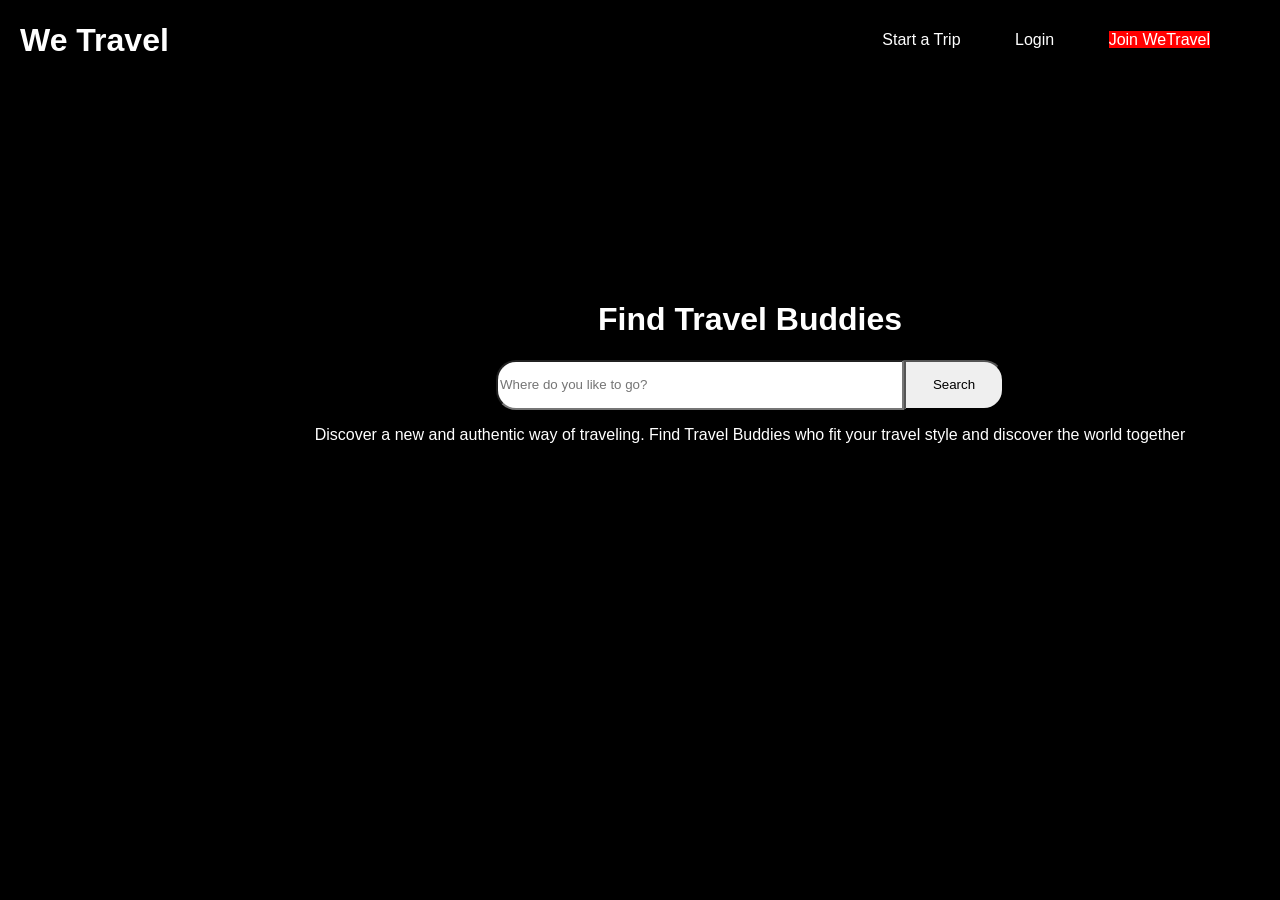
==== index.html @ bfe429fd "feat: initial commit - TravelTogether full-stack web app - Frontend: Vanilla HTML/CSS/JS (index, log" ====
<!DOCTYPE html>
<html lang="en">
<head>
    <meta charset="UTF-8">
    <meta name="viewport" content="width=device-width, initial-scale=1.0">
    <title>Document</title>
    <link rel="stylesheet" href="style.css">
    <link rel="stylesheet" href="https://cdnjs.cloudflare.com/ajax/libs/font-awesome/6.5.1/css/all.min.css" integrity="sha512-DTOQO9RWCH3ppGqcWaEA1BIZOC6xxalwEsw9c2QQeAIftl+Vegovlnee1c9QX4TctnWMn13TZye+giMm8e2LwA==" crossorigin="anonymous" referrerpolicy="no-referrer" />
</head>
<body>
    <header>
        <h1> We Travel</h1>
        <nav>
            <ul>
                <li><a href="#">Start a Trip</a></li>
                <li><a href="login.html">Login</a></li>
                <li><a href="signup.html" style="background-color: red;">Join WeTravel</a>
            </ul>
        </nav>
    </header>

    <main>
        <div class="main">
            <h1>Find Travel Buddies</h1>
            <form id="search-form">
                <input type="text" id="serach-input" placeholder="Where do you like to go?">
                <a href="map.html">
                    <button type="button" id="serach-button">Search</button>
                </a>
                    
            </form>
            <p>Discover a new and authentic way of traveling. Find Travel Buddies who fit your travel style and discover the world together</p>
        </div>
    </main>
</body>
</html>
---- style.css ----
body {
    font-family: Arial, sans-serif;
    margin: 0;
    padding: 0;
    background-color: black;
    
}

header{
    color:white;
    padding: 10px 20px;
    display: flex;
    justify-content: space-between;
    align-items: center;
    height:  60px;
}
nav ul {
    list-style-type: none;
    margin: 0;
    padding: 0;
}

nav ul li {
    display: inline;
    margin-right: 50px;
}

nav ul li a {
    color: white;
    text-decoration: none;
}
.class{
    background-color: red;
}


#search-form {
    display: flex;
    flex-wrap: wrap;
    justify-content: center;
    margin-top: 15px;
}

.main{
    height: 500px;
    width: 1100px;
    margin-left: 200px;
    border-radius: 5%;
    text-align: center;
    background-image: url(https://www.travelmagica.com/wp-content/uploads/2018/09/group-travel-tips.jpg);
    background-size:cover;
    
        
        
}
main h1{
    padding-top: 200px;
}

#search-form{
    height: 50px;
    border-radius: 5%;
}
form input{
    width: 400px;
    border-top-left-radius: 20px;
    border-bottom-left-radius: 20px;
}

 button{
    width: 100px;
    height: 50px;
    border-top-right-radius: 20px;
    border-bottom-right-radius: 20px;
    
}
p{
    color: white;
}
h1{
    color: white;
}

form button:hover{
    background-color: red;
}
form input:hover{
    border-color: red;
}

.map{
    height: 635px;
    background-image: url(https://media.istockphoto.com/id/1307181663/vector/world-map-hand-drawn-simple-stylized-continents-silhouette-in-minimal-line-outline-thin.jpg?s=612x612&w=0&k=20&c=DcEHt_o5KPAxsI1DSJPVimVoaW9MoDC1Ewgb93dM-2s=);
    background-size: cover;
    
}
h2{
    padding-top: 400px;
    padding-left: 500px;
}
a{
    text-decoration: none;
    
}
h2 a:hover{
    text-decoration: underline;
    /* color: blue; */
    text-decoration-color: blue;
}
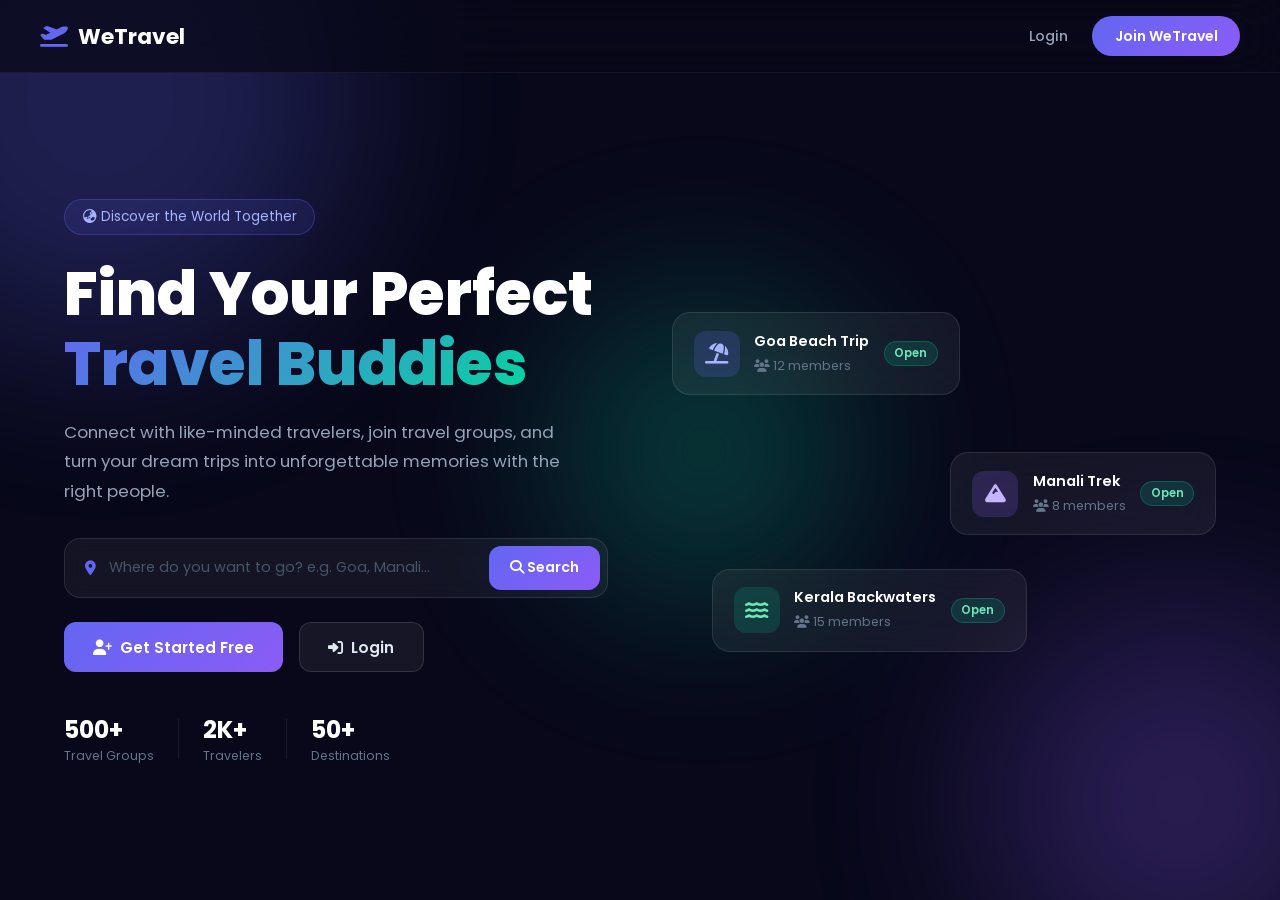
==== commit 21bc852c: "fix: complete UI redesign + fix OTP connection bug - Fixed: changed localhost to 127.0.0.1 in all JS" ====
--- a/index.html
+++ b/index.html
@@ -1,36 +1,195 @@
-<!DOCTYPE html>
-<html lang="en">
-<head>
-    <meta charset="UTF-8">
-    <meta name="viewport" content="width=device-width, initial-scale=1.0">
-    <title>Document</title>
-    <link rel="stylesheet" href="style.css">
-    <link rel="stylesheet" href="https://cdnjs.cloudflare.com/ajax/libs/font-awesome/6.5.1/css/all.min.css" integrity="sha512-DTOQO9RWCH3ppGqcWaEA1BIZOC6xxalwEsw9c2QQeAIftl+Vegovlnee1c9QX4TctnWMn13TZye+giMm8e2LwA==" crossorigin="anonymous" referrerpolicy="no-referrer" />
-</head>
-<body>
-    <header>
-        <h1> We Travel</h1>
-        <nav>
-            <ul>
-                <li><a href="#">Start a Trip</a></li>
-                <li><a href="login.html">Login</a></li>
-                <li><a href="signup.html" style="background-color: red;">Join WeTravel</a>
-            </ul>
-        </nav>
-    </header>
-
-    <main>
-        <div class="main">
-            <h1>Find Travel Buddies</h1>
-            <form id="search-form">
-                <input type="text" id="serach-input" placeholder="Where do you like to go?">
-                <a href="map.html">
-                    <button type="button" id="serach-button">Search</button>
-                </a>
-                    
-            </form>
-            <p>Discover a new and authentic way of traveling. Find Travel Buddies who fit your travel style and discover the world together</p>
-        </div>
-    </main>
-</body>
+<!DOCTYPE html>
+<html lang="en">
+<head>
+  <meta charset="UTF-8">
+  <meta name="viewport" content="width=device-width, initial-scale=1.0">
+  <title>WeTravel — Find Your Travel Buddy</title>
+  <meta name="description" content="Connect with like-minded travelers, create travel groups, and discover the world together.">
+  <link rel="stylesheet" href="style.css">
+  <link rel="stylesheet" href="https://cdnjs.cloudflare.com/ajax/libs/font-awesome/6.5.1/css/all.min.css">
+</head>
+<body>
+  <div class="bg-orbs">
+    <div class="orb orb-1"></div>
+    <div class="orb orb-2"></div>
+    <div class="orb orb-3"></div>
+  </div>
+
+  <header class="glass-nav">
+    <div class="nav-container">
+      <a href="index.html" class="logo">
+        <i class="fas fa-plane-departure"></i>
+        <span>WeTravel</span>
+      </a>
+      <nav>
+        <a href="login.html" class="nav-link">Login</a>
+        <a href="signup.html" class="btn-primary">Join WeTravel</a>
+      </nav>
+    </div>
+  </header>
+
+  <main class="hero-section">
+    <div class="hero-content">
+      <div class="hero-badge">
+        <i class="fas fa-globe-asia"></i>
+        &nbsp;Discover the World Together
+      </div>
+      <h1>Find Your Perfect<br><span class="gradient-text">Travel Buddies</span></h1>
+      <p class="hero-desc">Connect with like-minded travelers, join travel groups, and turn your dream trips into unforgettable memories with the right people.</p>
+
+      <form id="search-form" class="hero-search" onsubmit="event.preventDefault(); window.location.href='page.html'">
+        <div class="search-inner">
+          <i class="fas fa-map-marker-alt"></i>
+          <input type="text" id="serach-input" placeholder="Where do you want to go? e.g. Goa, Manali...">
+        </div>
+        <button type="submit" id="serach-button" class="btn-search">
+          <i class="fas fa-search"></i> Search
+        </button>
+      </form>
+
+      <div class="hero-actions">
+        <a href="signup.html" class="btn-hero-main">
+          <i class="fas fa-user-plus"></i> Get Started Free
+        </a>
+        <a href="login.html" class="btn-hero-outline">
+          <i class="fas fa-sign-in-alt"></i> Login
+        </a>
+      </div>
+
+      <div class="hero-stats">
+        <div class="stat-item">
+          <span class="stat-num">500+</span>
+          <span class="stat-label">Travel Groups</span>
+        </div>
+        <div class="stat-sep"></div>
+        <div class="stat-item">
+          <span class="stat-num">2K+</span>
+          <span class="stat-label">Travelers</span>
+        </div>
+        <div class="stat-sep"></div>
+        <div class="stat-item">
+          <span class="stat-num">50+</span>
+          <span class="stat-label">Destinations</span>
+        </div>
+      </div>
+    </div>
+
+    <div class="hero-visual">
+      <div class="card-float f-card-1">
+        <div class="fc-icon"><i class="fas fa-umbrella-beach"></i></div>
+        <div class="fc-info">
+          <span>Goa Beach Trip</span>
+          <small><i class="fas fa-users"></i> 12 members</small>
+        </div>
+        <span class="fc-badge">Open</span>
+      </div>
+      <div class="card-float f-card-2">
+        <div class="fc-icon purple"><i class="fas fa-mountain"></i></div>
+        <div class="fc-info">
+          <span>Manali Trek</span>
+          <small><i class="fas fa-users"></i> 8 members</small>
+        </div>
+        <span class="fc-badge">Open</span>
+      </div>
+      <div class="card-float f-card-3">
+        <div class="fc-icon teal"><i class="fas fa-water"></i></div>
+        <div class="fc-info">
+          <span>Kerala Backwaters</span>
+          <small><i class="fas fa-users"></i> 15 members</small>
+        </div>
+        <span class="fc-badge">Open</span>
+      </div>
+    </div>
+  </main>
+
+  <style>
+    .hero-section {
+      min-height: 100vh; display: flex; align-items: center;
+      padding: 7rem 4rem 3rem; max-width: 1300px; margin: 0 auto;
+      gap: 4rem;
+    }
+    .hero-content { flex: 1; }
+    .hero-badge {
+      display: inline-flex; align-items: center;
+      background: rgba(99,102,241,0.12); border: 1px solid rgba(99,102,241,0.3);
+      padding: 0.45rem 1.1rem; border-radius: 50px; font-size: 0.85rem;
+      color: #a5b4fc; margin-bottom: 1.5rem; animation: fadeUp 0.6s ease both;
+    }
+    h1 { font-size: 3.8rem; font-weight: 800; line-height: 1.15; color: #fff;
+      margin-bottom: 1.2rem; animation: fadeUp 0.6s 0.1s ease both; }
+    .hero-desc {
+      color: #94a3b8; font-size: 1.05rem; line-height: 1.75;
+      margin-bottom: 2rem; max-width: 520px; animation: fadeUp 0.6s 0.2s ease both;
+    }
+    .hero-search {
+      display: flex; gap: 0.5rem;
+      background: rgba(255,255,255,0.05); border: 1px solid rgba(255,255,255,0.1);
+      border-radius: 16px; padding: 0.45rem;
+      margin-bottom: 1.5rem; backdrop-filter: blur(10px);
+      animation: fadeUp 0.6s 0.3s ease both;
+    }
+    .search-inner { display: flex; align-items: center; gap: 0.8rem; flex: 1; padding: 0 0.8rem; }
+    .search-inner i { color: #6366f1; font-size: 0.9rem; }
+    .search-inner input {
+      background: none; border: none; outline: none;
+      color: #e2e8f0; font-family: 'Poppins', sans-serif; font-size: 0.9rem; width: 100%;
+    }
+    .search-inner input::placeholder { color: #475569; }
+    .btn-search {
+      background: linear-gradient(135deg, #6366f1, #8b5cf6);
+      color: white; border: none; padding: 0.7rem 1.3rem; border-radius: 12px;
+      cursor: pointer; font-family: 'Poppins', sans-serif; font-weight: 600;
+      font-size: 0.88rem; white-space: nowrap; transition: transform 0.2s, box-shadow 0.2s;
+    }
+    .btn-search:hover { transform: translateY(-1px); box-shadow: 0 6px 20px rgba(99,102,241,0.4); }
+    .hero-actions { display: flex; gap: 1rem; margin-bottom: 2.5rem; animation: fadeUp 0.6s 0.35s ease both; flex-wrap: wrap; }
+    .btn-hero-main {
+      background: linear-gradient(135deg, #6366f1, #8b5cf6);
+      color: white; padding: 0.8rem 1.8rem; border-radius: 12px;
+      text-decoration: none; font-weight: 600; font-size: 0.95rem;
+      display: inline-flex; align-items: center; gap: 0.5rem;
+      transition: transform 0.2s, box-shadow 0.2s;
+    }
+    .btn-hero-main:hover { transform: translateY(-2px); box-shadow: 0 10px 28px rgba(99,102,241,0.45); }
+    .btn-hero-outline {
+      background: rgba(255,255,255,0.06); border: 1px solid rgba(255,255,255,0.12);
+      color: #e2e8f0; padding: 0.8rem 1.8rem; border-radius: 12px;
+      text-decoration: none; font-weight: 600; font-size: 0.95rem;
+      display: inline-flex; align-items: center; gap: 0.5rem;
+      transition: background 0.3s, border-color 0.3s;
+    }
+    .btn-hero-outline:hover { background: rgba(255,255,255,0.1); border-color: rgba(255,255,255,0.2); }
+    .hero-stats { display: flex; align-items: center; gap: 1.5rem; animation: fadeUp 0.6s 0.4s ease both; }
+    .stat-item { display: flex; flex-direction: column; }
+    .stat-num { font-size: 1.5rem; font-weight: 700; color: #fff; }
+    .stat-label { font-size: 0.78rem; color: #64748b; }
+    .stat-sep { width: 1px; height: 40px; background: rgba(255,255,255,0.08); }
+    /* Visual cards */
+    .hero-visual { flex: 1; position: relative; min-height: 380px; }
+    @media (max-width: 900px) { .hero-visual { display: none; } .hero-section { padding: 7rem 1.5rem 3rem; } h1 { font-size: 2.5rem; } }
+    .card-float {
+      position: absolute; background: rgba(255,255,255,0.06);
+      backdrop-filter: blur(20px); border: 1px solid rgba(255,255,255,0.1);
+      border-radius: 18px; padding: 1.1rem 1.3rem;
+      display: flex; align-items: center; gap: 0.9rem; min-width: 230px;
+    }
+    .f-card-1 { top: 20px; left: 0; animation: cardFloat1 4s ease-in-out infinite; }
+    .f-card-2 { top: 160px; right: 0; animation: cardFloat2 4s 1.2s ease-in-out infinite; }
+    .f-card-3 { bottom: 20px; left: 40px; animation: cardFloat1 4s 2.4s ease-in-out infinite; }
+    @keyframes cardFloat1 { 0%,100% { transform: translateY(0); } 50% { transform: translateY(-14px); } }
+    @keyframes cardFloat2 { 0%,100% { transform: translateY(0); } 50% { transform: translateY(14px); } }
+    .fc-icon {
+      width: 46px; height: 46px; border-radius: 12px; display: flex;
+      align-items: center; justify-content: center; font-size: 1.3rem;
+      background: rgba(99,102,241,0.2); color: #a5b4fc; flex-shrink: 0;
+    }
+    .fc-icon.purple { background: rgba(139,92,246,0.2); color: #c4b5fd; }
+    .fc-icon.teal { background: rgba(6,214,160,0.15); color: #6ee7b7; }
+    .fc-info { flex: 1; }
+    .fc-info span { font-weight: 600; color: #fff; font-size: 0.9rem; display: block; }
+    .fc-info small { color: #64748b; font-size: 0.78rem; }
+    .fc-badge { background: rgba(6,214,160,0.15); color: #6ee7b7; font-size: 0.72rem;
+      padding: 0.2rem 0.6rem; border-radius: 50px; font-weight: 600; border: 1px solid rgba(6,214,160,0.25); }
+  </style>
+</body>
 </html>
--- a/style.css
+++ b/style.css
@@ -1,109 +1,135 @@
-body {
-    font-family: Arial, sans-serif;
-    margin: 0;
-    padding: 0;
-    background-color: black;
-    
-}
-
-header{
-    color:white;
-    padding: 10px 20px;
-    display: flex;
-    justify-content: space-between;
-    align-items: center;
-    height:  60px;
-}
-nav ul {
-    list-style-type: none;
-    margin: 0;
-    padding: 0;
-}
-
-nav ul li {
-    display: inline;
-    margin-right: 50px;
-}
-
-nav ul li a {
-    color: white;
-    text-decoration: none;
-}
-.class{
-    background-color: red;
-}
-
-
-#search-form {
-    display: flex;
-    flex-wrap: wrap;
-    justify-content: center;
-    margin-top: 15px;
-}
-
-.main{
-    height: 500px;
-    width: 1100px;
-    margin-left: 200px;
-    border-radius: 5%;
-    text-align: center;
-    background-image: url(https://www.travelmagica.com/wp-content/uploads/2018/09/group-travel-tips.jpg);
-    background-size:cover;
-    
-        
-        
-}
-main h1{
-    padding-top: 200px;
-}
-
-#search-form{
-    height: 50px;
-    border-radius: 5%;
-}
-form input{
-    width: 400px;
-    border-top-left-radius: 20px;
-    border-bottom-left-radius: 20px;
-}
-
- button{
-    width: 100px;
-    height: 50px;
-    border-top-right-radius: 20px;
-    border-bottom-right-radius: 20px;
-    
-}
-p{
-    color: white;
-}
-h1{
-    color: white;
-}
-
-form button:hover{
-    background-color: red;
-}
-form input:hover{
-    border-color: red;
-}
-
-.map{
-    height: 635px;
-    background-image: url(https://media.istockphoto.com/id/1307181663/vector/world-map-hand-drawn-simple-stylized-continents-silhouette-in-minimal-line-outline-thin.jpg?s=612x612&w=0&k=20&c=DcEHt_o5KPAxsI1DSJPVimVoaW9MoDC1Ewgb93dM-2s=);
-    background-size: cover;
-    
-}
-h2{
-    padding-top: 400px;
-    padding-left: 500px;
-}
-a{
-    text-decoration: none;
-    
-}
-h2 a:hover{
-    text-decoration: underline;
-    /* color: blue; */
-    text-decoration-color: blue;
-}
+/* =============================================
+   WETRAVEL — Shared Design System
+   ============================================= */
+@import url('https://fonts.googleapis.com/css2?family=Poppins:wght@300;400;500;600;700;800&display=swap');
+
+* { margin: 0; padding: 0; box-sizing: border-box; }
+
+body {
+  font-family: 'Poppins', sans-serif;
+  background: #08081a;
+  color: #e2e8f0;
+  min-height: 100vh;
+  overflow-x: hidden;
+}
+
+/* ── Background orbs ── */
+.bg-orbs { position: fixed; inset: 0; z-index: -1; overflow: hidden; pointer-events: none; }
+.orb { position: absolute; border-radius: 50%; filter: blur(90px); opacity: 0.25; animation: orbFloat 10s ease-in-out infinite; }
+.orb-1 { width: 500px; height: 500px; background: #6366f1; top: -150px; left: -150px; animation-delay: 0s; }
+.orb-2 { width: 400px; height: 400px; background: #8b5cf6; bottom: -100px; right: -100px; animation-delay: 4s; }
+.orb-3 { width: 300px; height: 300px; background: #06d6a0; top: 50%; left: 55%; transform: translate(-50%, -50%); animation-delay: 8s; }
+@keyframes orbFloat { 0%, 100% { transform: translateY(0) scale(1); } 50% { transform: translateY(-40px) scale(1.05); } }
+
+/* ── Navigation ── */
+.glass-nav {
+  position: fixed; top: 0; left: 0; right: 0; z-index: 999;
+  padding: 1rem 2rem;
+  background: rgba(8, 8, 26, 0.75);
+  backdrop-filter: blur(24px);
+  border-bottom: 1px solid rgba(255,255,255,0.06);
+}
+.nav-container { max-width: 1200px; margin: 0 auto; display: flex; align-items: center; justify-content: space-between; }
+.logo { display: flex; align-items: center; gap: 0.6rem; font-size: 1.35rem; font-weight: 700; color: #fff; text-decoration: none; }
+.logo i { color: #6366f1; font-size: 1.4rem; }
+nav { display: flex; align-items: center; gap: 1.5rem; }
+.nav-link { color: #94a3b8; text-decoration: none; font-weight: 500; font-size: 0.9rem; transition: color 0.3s; }
+.nav-link:hover { color: #fff; }
+
+/* ── Buttons ── */
+.btn-primary {
+  background: linear-gradient(135deg, #6366f1, #8b5cf6);
+  color: white; padding: 0.6rem 1.4rem; border-radius: 50px;
+  text-decoration: none; font-weight: 600; font-size: 0.88rem;
+  border: none; cursor: pointer; font-family: 'Poppins', sans-serif;
+  transition: transform 0.2s, box-shadow 0.2s; display: inline-block;
+}
+.btn-primary:hover { transform: translateY(-2px); box-shadow: 0 8px 25px rgba(99,102,241,0.45); }
+
+.btn-submit {
+  width: 100%;
+  background: linear-gradient(135deg, #6366f1, #8b5cf6);
+  color: white; border: none; padding: 0.9rem;
+  border-radius: 12px; font-family: 'Poppins', sans-serif;
+  font-weight: 600; font-size: 0.95rem; cursor: pointer;
+  transition: transform 0.2s, box-shadow 0.2s, opacity 0.2s;
+  margin-top: 0.5rem; display: flex; align-items: center; justify-content: center; gap: 0.5rem;
+}
+.btn-submit:hover { transform: translateY(-2px); box-shadow: 0 10px 28px rgba(99,102,241,0.45); }
+.btn-submit:disabled { opacity: 0.55; cursor: not-allowed; transform: none; box-shadow: none; }
+
+/* ── Form Card ── */
+.page-wrapper {
+  min-height: 100vh;
+  display: flex; align-items: center; justify-content: center;
+  padding: 7rem 1.5rem 3rem;
+}
+.form-card {
+  background: rgba(255,255,255,0.04);
+  backdrop-filter: blur(24px);
+  border: 1px solid rgba(255,255,255,0.09);
+  border-radius: 24px; padding: 2.5rem;
+  width: 100%; max-width: 460px;
+  animation: fadeUp 0.5s ease both;
+}
+.form-card h2 { font-size: 1.85rem; font-weight: 700; color: #fff; margin-bottom: 0.35rem; }
+.form-card .subtitle { color: #64748b; font-size: 0.88rem; margin-bottom: 2rem; }
+
+/* ── Form Groups ── */
+.form-group { position: relative; margin-bottom: 1rem; }
+.form-group .fi {
+  position: absolute; left: 1rem; top: 50%; transform: translateY(-50%);
+  color: #64748b; font-size: 0.875rem; pointer-events: none;
+}
+.form-group input,
+.form-group select,
+.form-group textarea {
+  width: 100%;
+  background: rgba(255,255,255,0.055);
+  border: 1px solid rgba(255,255,255,0.09);
+  border-radius: 12px;
+  padding: 0.85rem 1rem 0.85rem 2.8rem;
+  color: #e2e8f0; font-family: 'Poppins', sans-serif; font-size: 0.9rem;
+  outline: none; transition: border-color 0.3s, background 0.3s;
+}
+.form-group input:focus,
+.form-group select:focus,
+.form-group textarea:focus {
+  border-color: #6366f1;
+  background: rgba(99,102,241,0.09);
+}
+.form-group input::placeholder { color: #475569; }
+.form-group select option { background: #1a1a35; color: #e2e8f0; }
+.form-group textarea { resize: vertical; padding-top: 0.85rem; min-height: 100px; }
+
+/* ── Alerts ── */
+.alert { padding: 0.75rem 1rem; border-radius: 10px; font-size: 0.85rem; margin-bottom: 1rem; display: none; }
+.alert.show { display: block; animation: fadeUp 0.3s ease; }
+.alert-error { background: rgba(239,68,68,0.1); border: 1px solid rgba(239,68,68,0.28); color: #fca5a5; }
+.alert-success { background: rgba(6,214,160,0.1); border: 1px solid rgba(6,214,160,0.28); color: #6ee7b7; }
+.alert-info { background: rgba(99,102,241,0.1); border: 1px solid rgba(99,102,241,0.28); color: #a5b4fc; }
+
+/* ── Form Footer ── */
+.form-footer { text-align: center; margin-top: 1.5rem; color: #64748b; font-size: 0.85rem; }
+.form-footer a { color: #a5b4fc; text-decoration: none; font-weight: 500; }
+.form-footer a:hover { color: #6366f1; }
+
+/* ── Divider ── */
+.section-divider {
+  display: flex; align-items: center; gap: 1rem; margin: 1.2rem 0;
+  color: #475569; font-size: 0.8rem;
+}
+.section-divider::before, .section-divider::after {
+  content: ''; flex: 1; height: 1px; background: rgba(255,255,255,0.07);
+}
+
+/* ── Gradient text ── */
+.gradient-text {
+  background: linear-gradient(135deg, #6366f1, #06d6a0);
+  -webkit-background-clip: text; -webkit-text-fill-color: transparent; background-clip: text;
+}
+
+/* ── Animations ── */
+@keyframes fadeUp { from { opacity: 0; transform: translateY(22px); } to { opacity: 1; transform: translateY(0); } }
+@keyframes spin { to { transform: rotate(360deg); } }
+.spinner { animation: spin 0.8s linear infinite; display: inline-block; }
